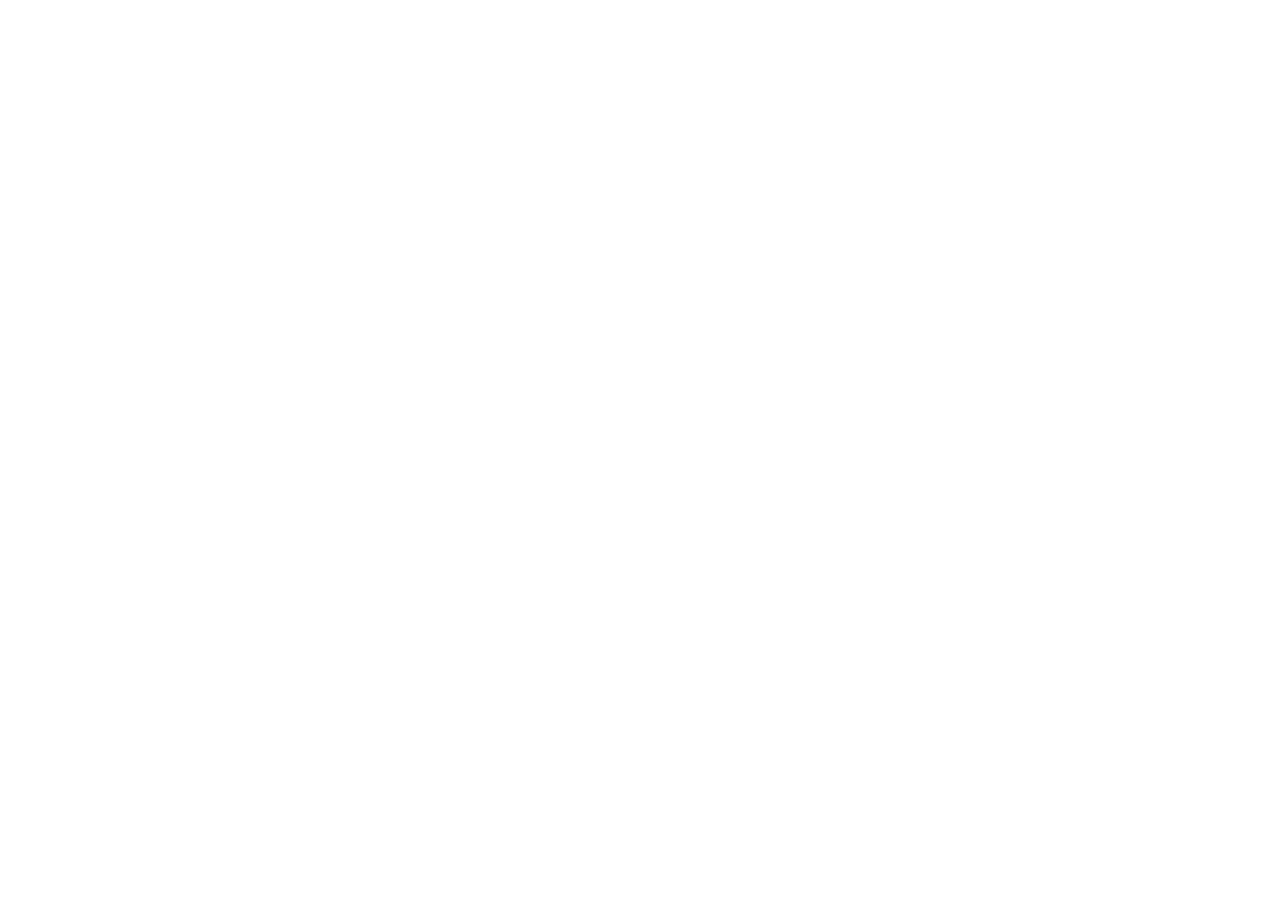
==== index.html @ 30c63cce "Create index.html" ====
<!DOCTYPE html>
<html lang="en">
<head>
    <meta charset="UTF-8">
    <meta http-equiv="X-UA-Compatible" content="IE=edge">
    <meta name="viewport" content="width=device-width, initial-scale=1.0">
    <title>Document</title>
</head>
<body>
    
</body>
</html>
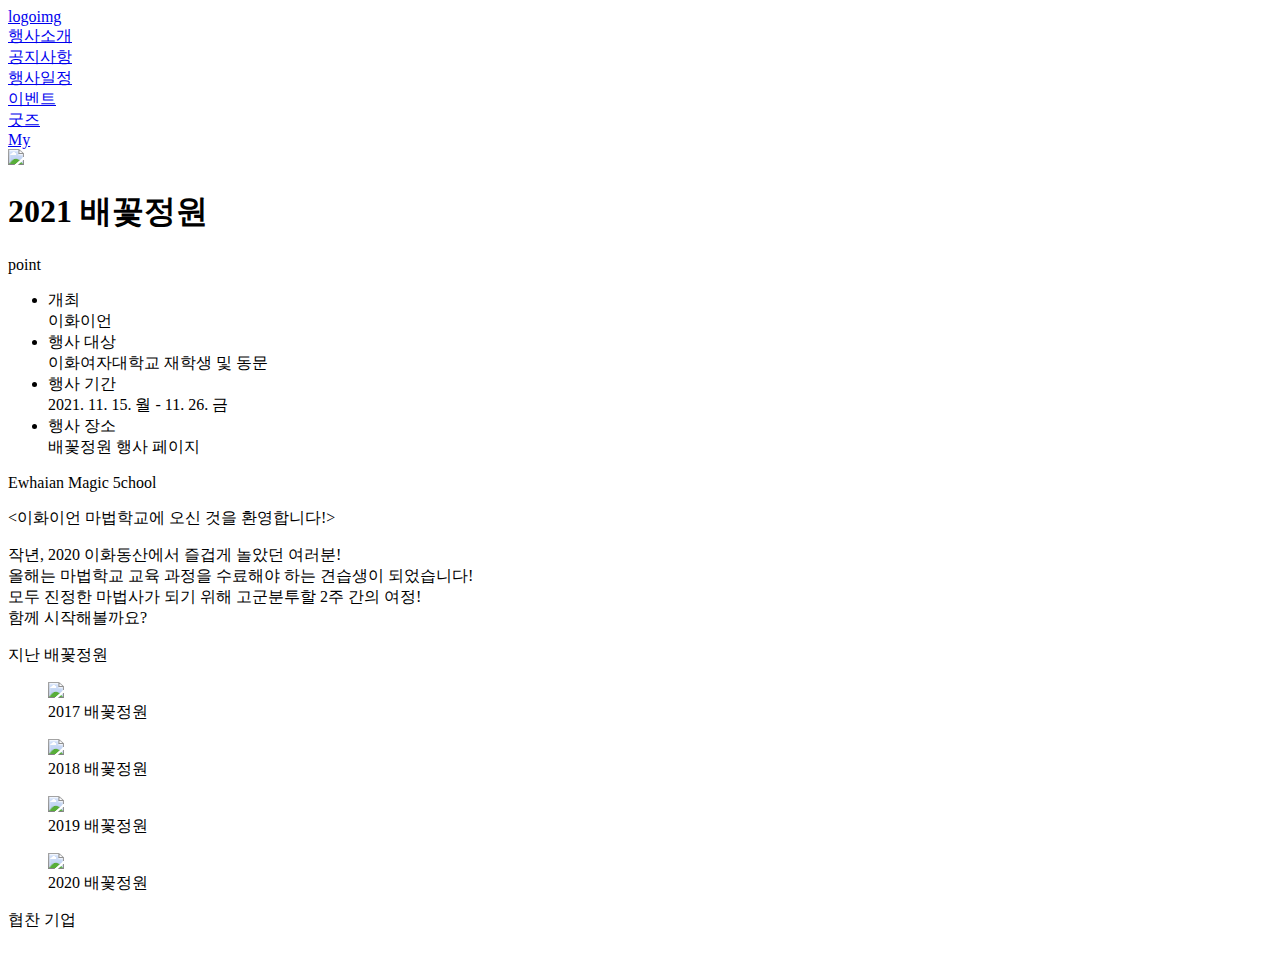
==== commit 74fe7de8: "Update index.html" ====
--- a/index.html
+++ b/index.html
@@ -7,6 +7,107 @@
     <title>Document</title>
 </head>
 <body>
+    <header>
+        <div>
+            <a href="/index.html">logoimg</a>
+        </div>
+        <nav>
+            <div>
+                <a href="/행사소개.html">행사소개</a>
+            </div>
+            <div>
+                <a href="/공지사항.html">공지사항</a>
+            </div>
+            <div>
+                <a href="/행사일정.html">행사일정</a>
+            </div>
+            <div>
+                <a href="/이벤트.html">이벤트</a>
+            </div>
+            <div>
+                <a href="/굿즈.html">굿즈</a>
+            </div>
+            <div>
+                <a href="/My.html">My</a>
+            </div>
+            
+        </nav>
+    </header>
+    <main>
+        <div class="top_container">
+            <img src="images/poster.png">
+            <div id="information">
+                <H1>2021 배꽃정원</H1>
+                <div>point</div>
+                <ul class ="invite">
+                    <li id="inviter">
+                        <div>개최</div>
+                        <div>이화이언</div>
+                    </li>
+                    <li id="who">
+                        <div>행사 대상</div>
+                        <div>이화여자대학교 재학생 및 동문</div>
+                    </li>
+                    <li id="date">
+                        <div>행사 기간</div>
+                        <div>2021. 11. 15. 월 - 11. 26. 금</div>
+                    </li>
+                    <li id="place">
+                        <div>행사 장소</div>
+                        <div>배꽃정원 행사 페이지</div>
+                    </li>
+                </ul>
+            </div>
+
+        </div>
+        <div class="middle_container">
+            <div id="subtitle">
+                Ewhaian Magic 5chool
+            </div>
+            <div id="discription">
+                <p>&lt;이화이언 마법학교에 오신 것을 환영합니다!&gt;</p>
+                <p>작년, 2020 이화동산에서 즐겁게 놀았던 여러분!<br>올해는 마법학교 교육 과정을 수료해야 하는 견습생이 되었습니다!<br>모두 진정한 마법사가 되기 위해 고군분투할 2주 간의 여정!<br>함께 시작해볼까요?</p>
+         
+            </div>
+        </div>
+        <div class="bottom_container">
+            <div id="last year event">지난 배꽃정원</div>
+            <li id="event_poster">
+                <ul id="2017">
+                    <img src="images/2017posters">
+                    <div>2017 배꽃정원</div>
+                </ul>
+                <ul id="2018">
+                    <img src="images/2018posters">
+                    <div>2018 배꽃정원</div>
+                </ul>
+                <ul id="2019">
+                    <img src="images/2019posters">
+                    <div>2019 배꽃정원</div>
+                </ul>
+                <ul id="2020">
+                    <img src="images/2020posters">
+                    <div>2020 배꽃정원</div>
+                </ul>
+            </li>
+        </div>
+    </main>
+    <footer>
+        <div id="soponsorship">협찬 기업</div>
+        <li id="enterprise">
+            <img src:"images/Torriden">
+            <img src:"images/choMaroo">
+            <img src:"images/LAVOIR">
+            <img src:"images/aruuien">
+            <img src:"images/Herbloom">
+            <img src:"images/우리간식">
+            <img src:"images/KETOjennie">
+            <img src:"images/Tiempo">
+            <img src:"images/WashWish">
+            <img src:"images/efilow">
+            <img src:"images/RENOVERA">
+        </li>
+    </footer>
     
 </body>
 </html>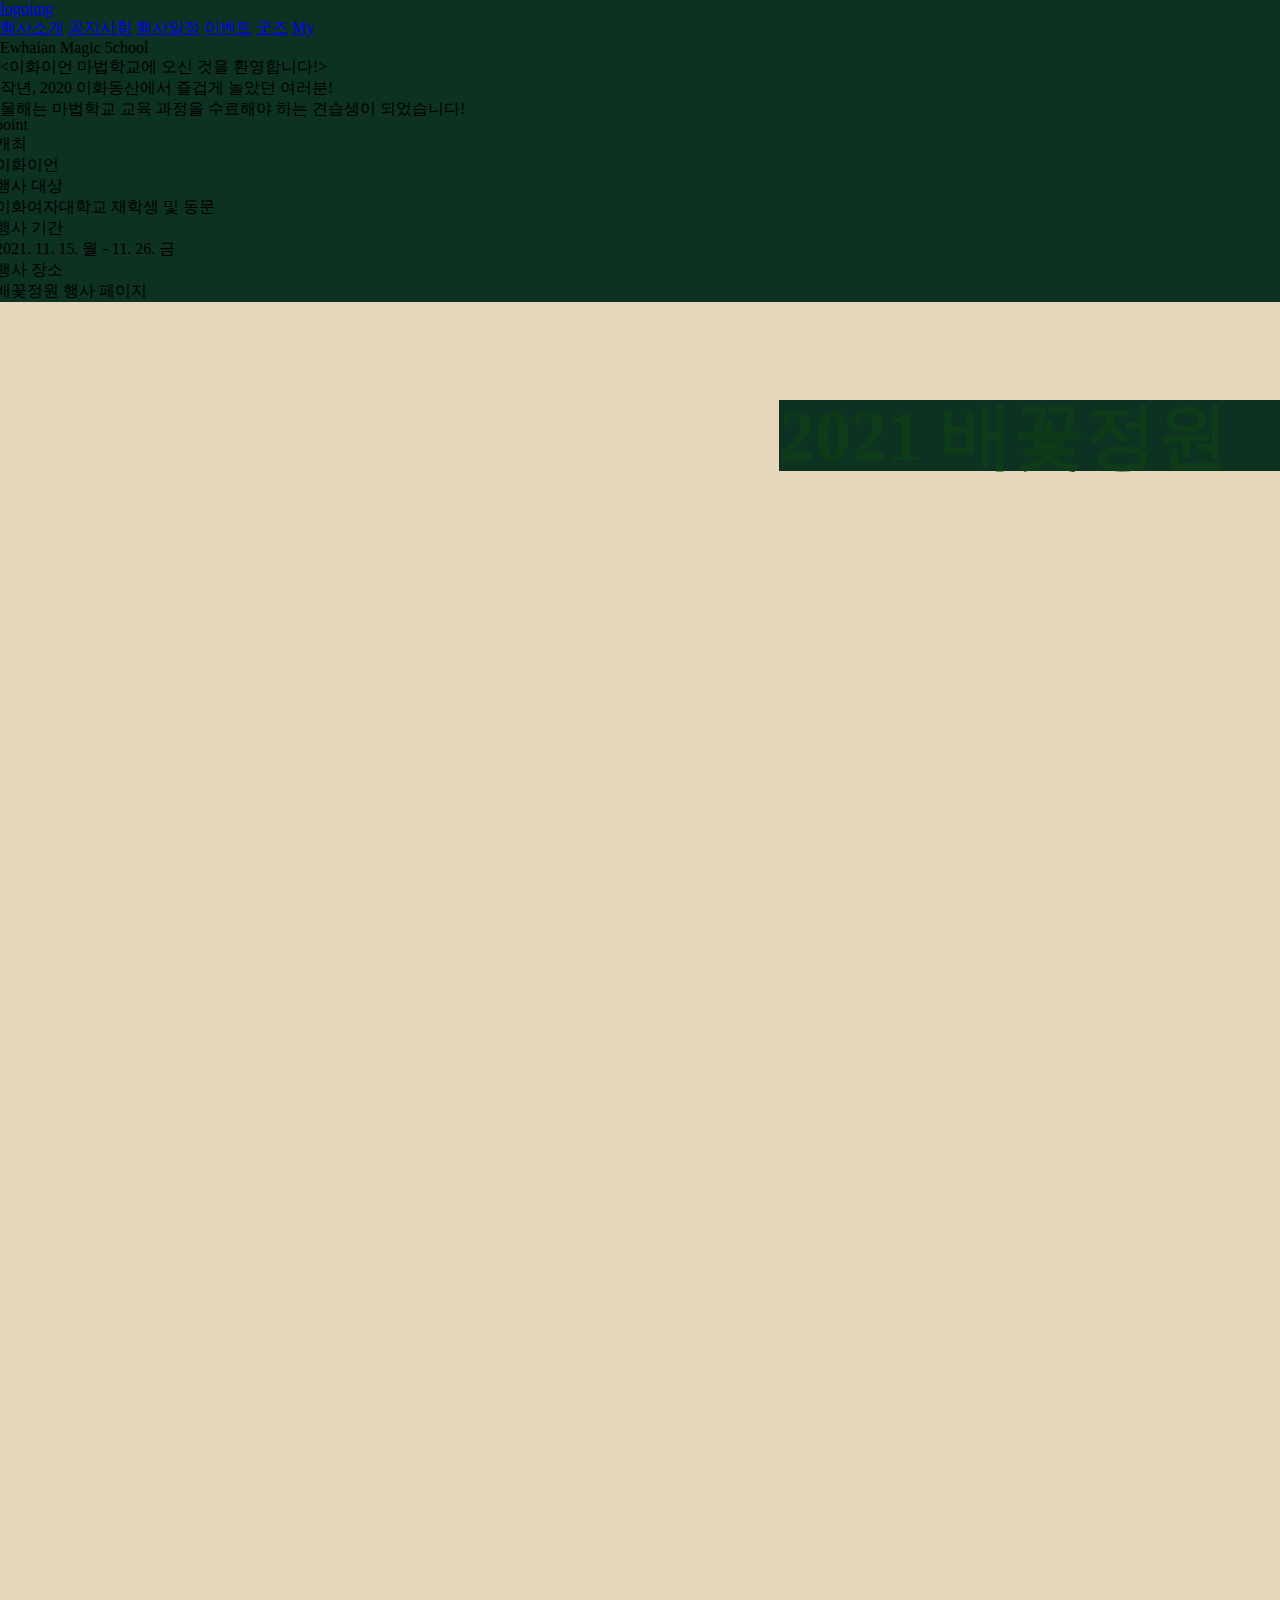
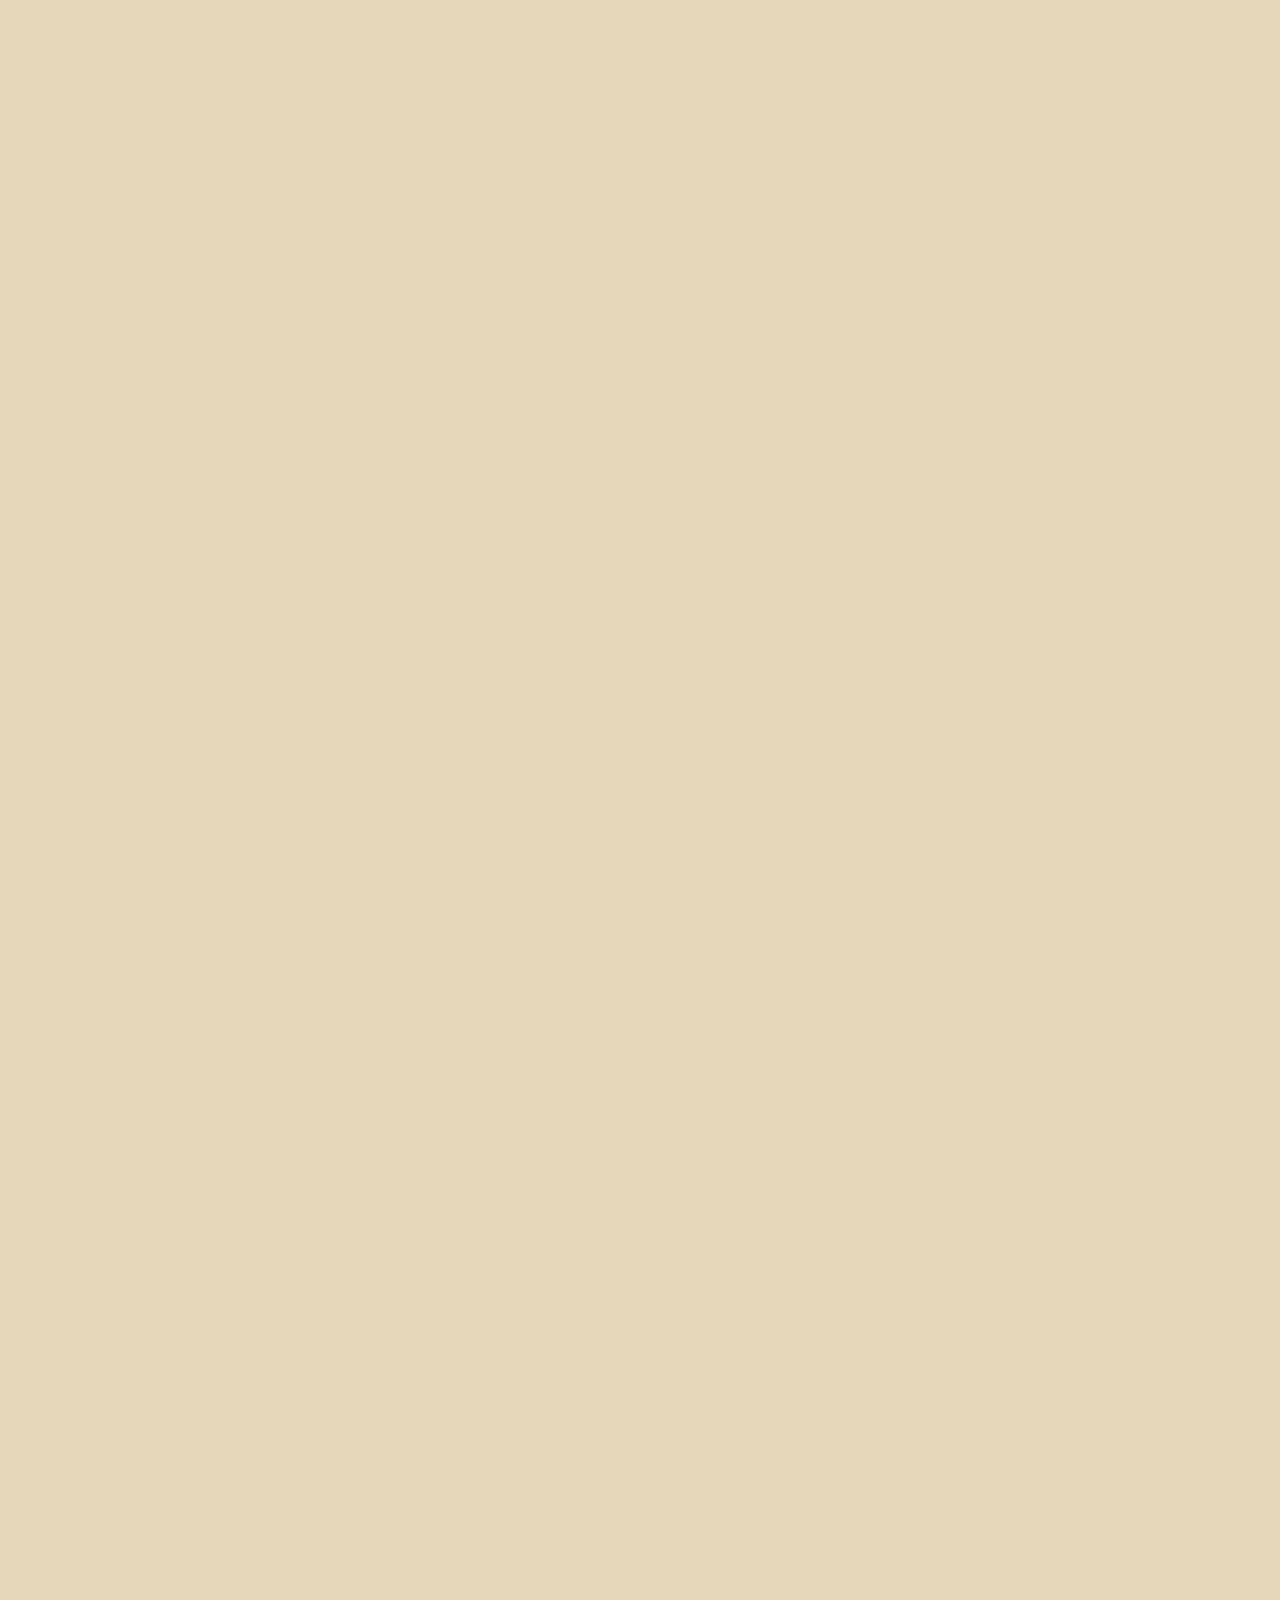
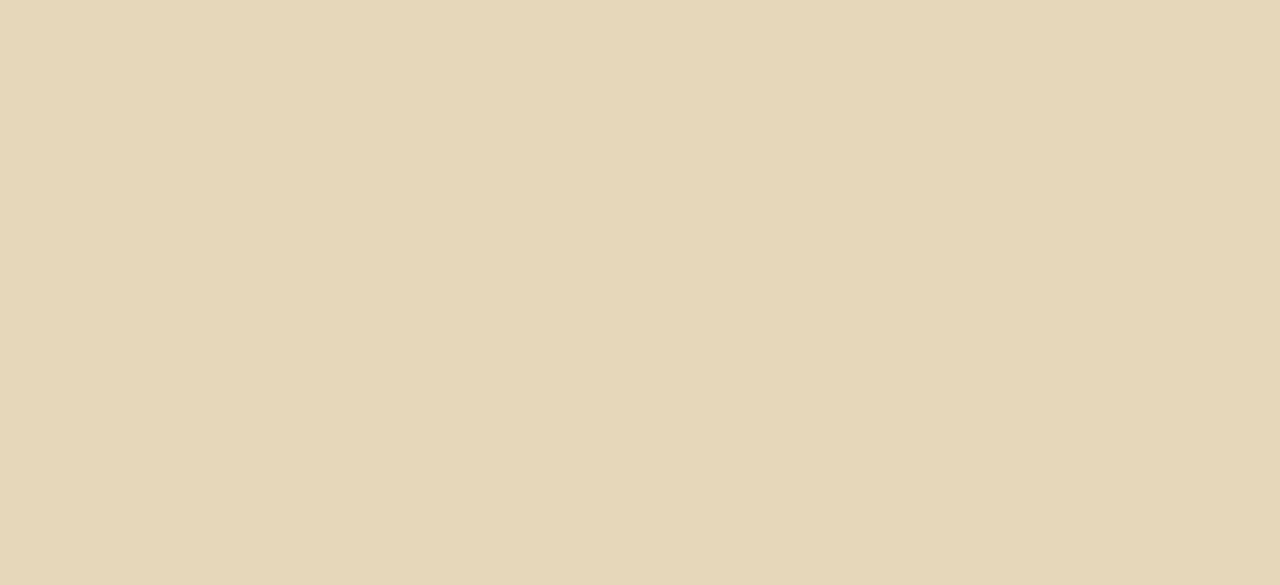
==== commit 9be17cff: "3" ====
--- a/index.html
+++ b/index.html
@@ -4,40 +4,27 @@
     <meta charset="UTF-8">
     <meta http-equiv="X-UA-Compatible" content="IE=edge">
     <meta name="viewport" content="width=device-width, initial-scale=1.0">
+        <link rel="stylesheet" href="index.css" />
     <title>Document</title>
 </head>
 <body>
     <header>
-        <div>
-            <a href="/index.html">logoimg</a>
+        <a href="/index.html">logoimg</a>
         </div>
         <nav>
-            <div>
-                <a href="/행사소개.html">행사소개</a>
-            </div>
-            <div>
-                <a href="/공지사항.html">공지사항</a>
-            </div>
-            <div>
-                <a href="/행사일정.html">행사일정</a>
-            </div>
-            <div>
-                <a href="/이벤트.html">이벤트</a>
-            </div>
-            <div>
-                <a href="/굿즈.html">굿즈</a>
-            </div>
-            <div>
-                <a href="/My.html">My</a>
-            </div>
-            
+            <a href="/행사소개.html">행사소개</a>
+            <a href="/공지사항.html">공지사항</a>
+            <a href="/행사일정.html">행사일정</a>
+            <a href="/이벤트.html">이벤트</a>
+            <a href="/굿즈.html">굿즈</a>
+            <a href="/My.html">My</a>
         </nav>
     </header>
     <main>
         <div class="top_container">
-            <img src="images/poster.png">
+            <img id=poster1 src="./Artboard 1@3x 1.png"">
             <div id="information">
-                <H1>2021 배꽃정원</H1>
+                <h1>2021 배꽃정원</h1>
                 <div>point</div>
                 <ul class ="invite">
                     <li id="inviter">
@@ -92,22 +79,20 @@
             </li>
         </div>
     </main>
-    <footer>
-        <div id="soponsorship">협찬 기업</div>
-        <li id="enterprise">
-            <img src:"images/Torriden">
-            <img src:"images/choMaroo">
-            <img src:"images/LAVOIR">
-            <img src:"images/aruuien">
-            <img src:"images/Herbloom">
-            <img src:"images/우리간식">
-            <img src:"images/KETOjennie">
-            <img src:"images/Tiempo">
-            <img src:"images/WashWish">
-            <img src:"images/efilow">
-            <img src:"images/RENOVERA">
-        </li>
-    </footer>
+    <div id="soponsorship">협찬 기업</div>
+    <li id="enterprise">
+        <img src="images/Torriden">
+        <img src:="images/choMaroo">
+        <img src="images/LAVOIR">
+        <img src="images/aruuien">
+        <img src="images/Herbloom">
+        <img src="images/우리간식">
+        <img src="images/KETOjennie">
+        <img src="images/Tiempo">
+        <img src="images/WashWish">
+        <img src="images/efilow">
+        <img src="images/RENOVERA">
+    </li>
     
 </body>
 </html>--- a/index.css
+++ b/index.css
@@ -0,0 +1,40 @@
+* {
+    margin: 0px; padding: 0px;
+    background-color: #0D3222;
+}
+
+#information{
+    position: absolute;
+    width: 1930px;
+    height: 3669px;
+    left: -5px;
+    top: 116px;
+    
+    background: #E6D7BA;
+}
+
+#poster1{
+    position: absolute;
+    width: 497px;
+    height: 726px;
+    left: 200px;
+    top: 284px;
+}
+
+h1{
+    position: absolute;
+        width: 748px;
+        height: 71px;
+        left: 784px;
+        top: 284px;
+    
+        font-family: 'Noh Optique';
+        font-style: normal;
+        font-weight: 700;
+        font-size: 72px;
+        line-height: 72px;
+        /* or 100% */
+    
+    
+        color: #0E3C18;
+}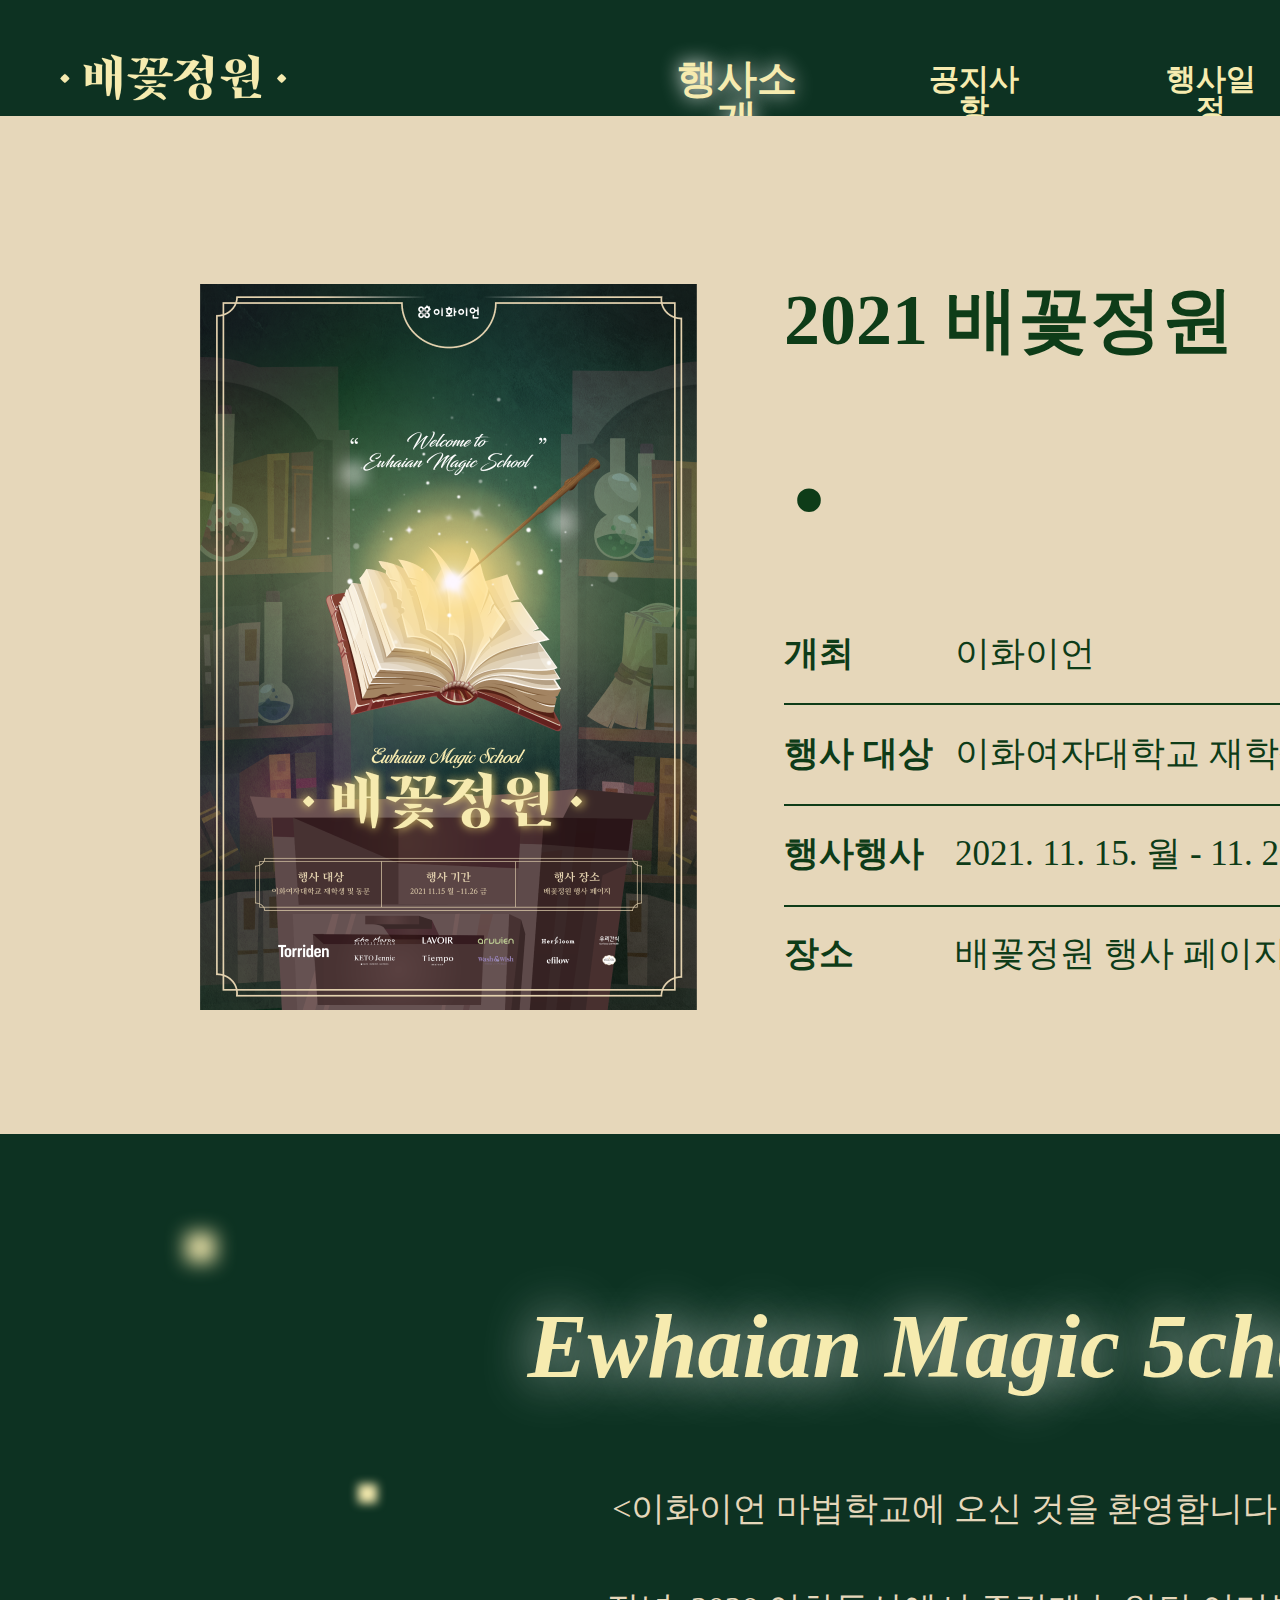
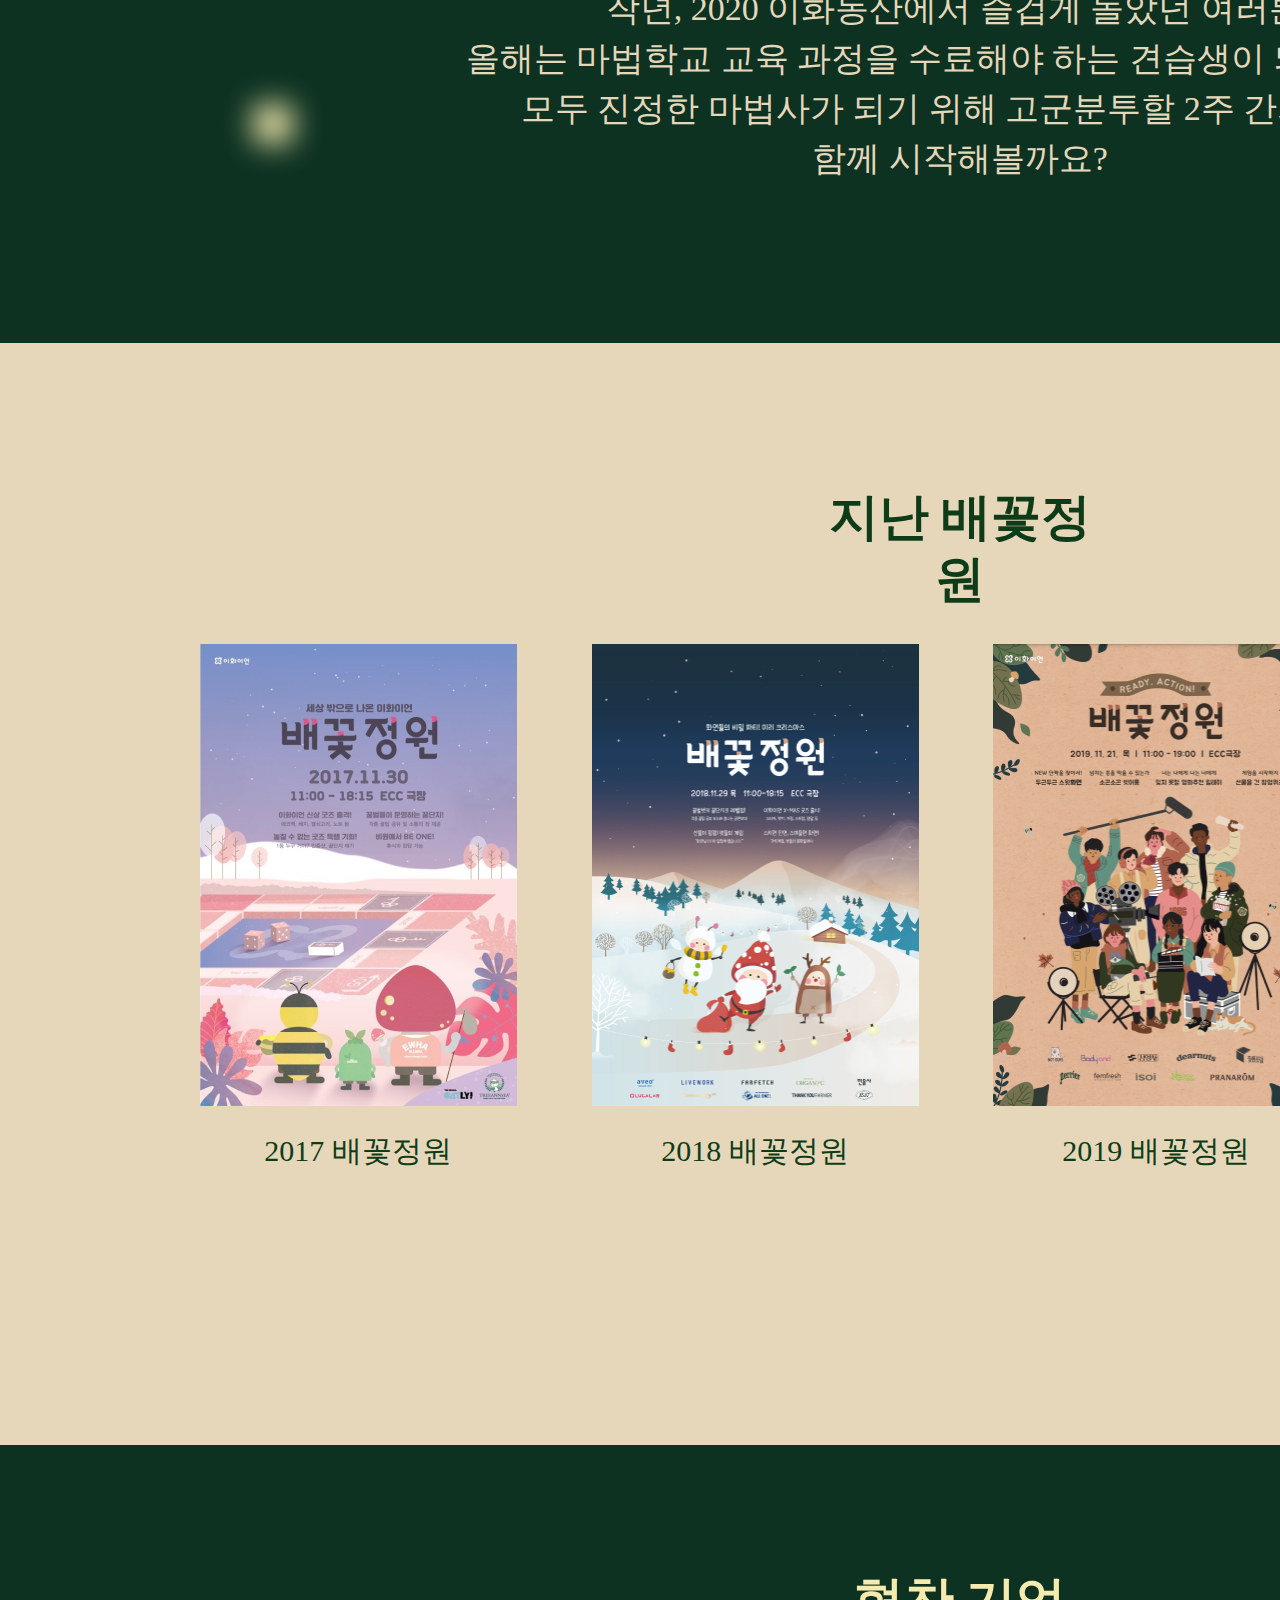
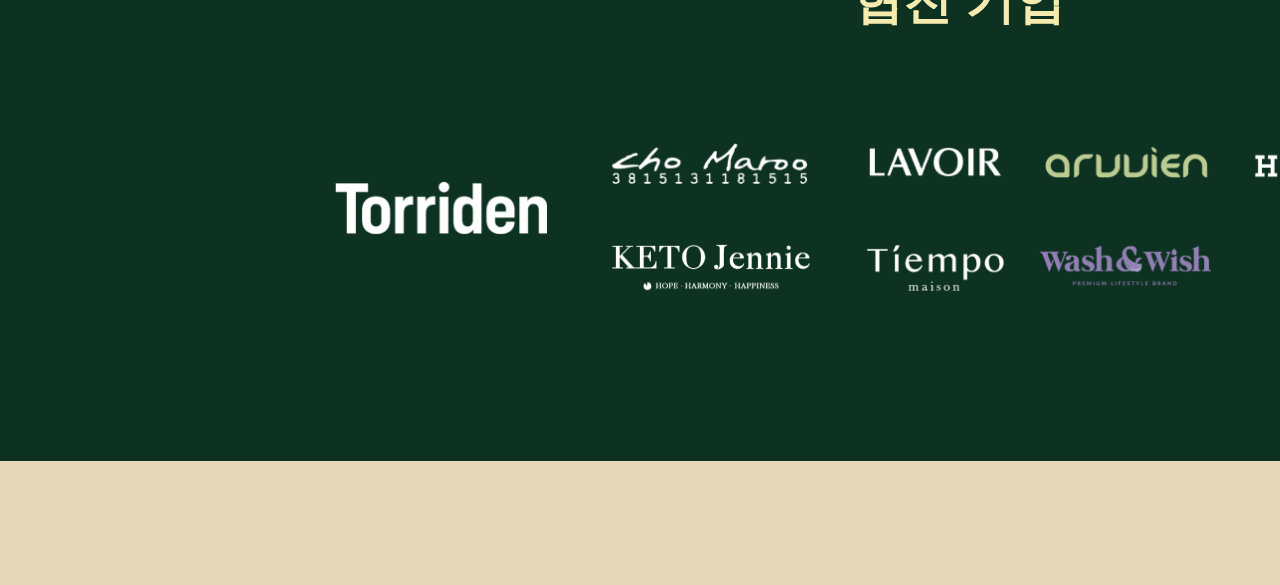
==== commit 2237e38c: "3_2" ====
--- a/index.html
+++ b/index.html
@@ -9,90 +9,86 @@
 </head>
 <body>
     <header>
-        <a href="/index.html">logoimg</a>
-        </div>
+    </header>
+        <img id="logo" src="./image 15.png">
         <nav>
-            <a href="/행사소개.html">행사소개</a>
-            <a href="/공지사항.html">공지사항</a>
-            <a href="/행사일정.html">행사일정</a>
-            <a href="/이벤트.html">이벤트</a>
-            <a href="/굿즈.html">굿즈</a>
-            <a href="/My.html">My</a>
+            <div id="navif">행사소개</div>
+            <div id="navli">공지사항</div>
+            <div id="navda">행사일정</div>
+            <div id="navev">이벤트</div>
+            <div id="navgo">굿즈</div>
+            <div id="navmy">My</div>
         </nav>
-    </header>
+
     <main>
         <div class="top_container">
+        </div>
+        <div id="information">
             <img id=poster1 src="./Artboard 1@3x 1.png"">
-            <div id="information">
-                <h1>2021 배꽃정원</h1>
-                <div>point</div>
-                <ul class ="invite">
-                    <li id="inviter">
-                        <div>개최</div>
-                        <div>이화이언</div>
-                    </li>
-                    <li id="who">
-                        <div>행사 대상</div>
-                        <div>이화여자대학교 재학생 및 동문</div>
-                    </li>
-                    <li id="date">
-                        <div>행사 기간</div>
-                        <div>2021. 11. 15. 월 - 11. 26. 금</div>
-                    </li>
-                    <li id="place">
-                        <div>행사 장소</div>
-                        <div>배꽃정원 행사 페이지</div>
-                    </li>
-                </ul>
-            </div>
+            <h1>2021 배꽃정원</h1>
+            <div id="point">.</div>
+            <ul class ="invite">
+                <div id="form">개최
+                    <br>행사 대상
+                    <br>행사행사 장소
+                </div>
+                <div id="ans">이화이언
+                    <br>이화여자대학교 재학생 및 동문
+                    <br>2021. 11. 15. 월 - 11. 26. 금
+                    <br>배꽃정원 행사 페이지</div>
+            </ul>
+            <hr id=line1 />
+            <hr id=line2 />
+            <hr id=line3 />
+        </div>
 
+
+        <section id="middle_container"> 
+        </section>
+        <div id="subtitle">
+            Ewhaian Magic 5chool
         </div>
-        <div class="middle_container">
-            <div id="subtitle">
-                Ewhaian Magic 5chool
-            </div>
-            <div id="discription">
-                <p>&lt;이화이언 마법학교에 오신 것을 환영합니다!&gt;</p>
-                <p>작년, 2020 이화동산에서 즐겁게 놀았던 여러분!<br>올해는 마법학교 교육 과정을 수료해야 하는 견습생이 되었습니다!<br>모두 진정한 마법사가 되기 위해 고군분투할 2주 간의 여정!<br>함께 시작해볼까요?</p>
-         
-            </div>
+        <div id="discription">
+            <p>&lt;이화이언 마법학교에 오신 것을 환영합니다!&gt;
+                <br><br>작년, 2020 이화동산에서 즐겁게 놀았던 여러분!<br>올해는 마법학교 교육 과정을 수료해야 하는 견습생이 되었습니다!<br>모두 진정한 마법사가 되기 위해 고군분투할 2주 간의
+                여정!<br>함께 시작해볼까요?
+            </p>
         </div>
+        <img id="ellipse1" src="./Ellipse 40.png">
+        <img id="ellipse2" src="./Ellipse 40.png">
+        <img id="ellipse3" src="./Ellipse 40.png">
+        <img id="ellipse4" src="./Ellipse 40.png">
+        <img id="ellipse5" src="./Ellipse 40.png">
+        <img id="ellipse6" src="./Ellipse 40.png">
         <div class="bottom_container">
-            <div id="last year event">지난 배꽃정원</div>
+            <div id="lastyearevent">지난 배꽃정원</div>
+            <div id="t2017">2017 배꽃정원</div>
+            <div id="t2018">2018 배꽃정원</div>
+            <div id="t2019">2019 배꽃정원</div>
+            <div id="t2020">2020 배꽃정원</div>
+
             <li id="event_poster">
-                <ul id="2017">
-                    <img src="images/2017posters">
-                    <div>2017 배꽃정원</div>
-                </ul>
-                <ul id="2018">
-                    <img src="images/2018posters">
-                    <div>2018 배꽃정원</div>
-                </ul>
-                <ul id="2019">
-                    <img src="images/2019posters">
-                    <div>2019 배꽃정원</div>
-                </ul>
-                <ul id="2020">
-                    <img src="images/2020posters">
-                    <div>2020 배꽃정원</div>
-                </ul>
+                <img id="p2017" src="./2017포스터.png">
+                <img id="p2018" src="./2018포스터.png">
+                <img id="p2019" src="./2019포스터.png">
+                <img id="p2020" src="./2020포스터.png">
             </li>
         </div>
+    <div id="bsection"></div>
+    <div id="sponsorship">협찬 기업</div>
+    <li id="enterprise">
+        <img id="tori" src="./Asset 56@3x 1.png">
+        <img id="cho" src="./Asset 57@3x 1.png">
+        <img id="lavo" src="./Asset 58@3x 1.png">
+        <img id="aruu" src="./Asset 66@3x 1.png">
+        <img id="herb" src="./Asset 59@3x 1.png">
+        <img id="snac" src="./Asset 60@3x 1.png">
+        <img id="keto" src="./Asset 61@3x 1.png">
+        <img id="tiem" src="./Asset 62@3x 1.png">
+        <img id="wash" src="./Asset 63@3x 1.png">
+        <img id="efil" src="./Asset 64@3x 1.png">
+        <img id="reno" src="./리노베라.png">
+    </li>
     </main>
-    <div id="soponsorship">협찬 기업</div>
-    <li id="enterprise">
-        <img src="images/Torriden">
-        <img src:="images/choMaroo">
-        <img src="images/LAVOIR">
-        <img src="images/aruuien">
-        <img src="images/Herbloom">
-        <img src="images/우리간식">
-        <img src="images/KETOjennie">
-        <img src="images/Tiempo">
-        <img src="images/WashWish">
-        <img src="images/efilow">
-        <img src="images/RENOVERA">
-    </li>
-    
 </body>
 </html>--- a/index.css
+++ b/index.css
@@ -1,9 +1,139 @@
 * {
     margin: 0px; padding: 0px;
-    background-color: #0D3222;
-}
-
-#information{
+}
+
+header{
+    position: absolute;
+        width: 1920px;
+        height: 156px;
+        left: 0px;
+        top: 0px;
+    
+        background: #0D3222;
+}
+#logo {
+    position: absolute;
+    width: 267px;
+    height: 76px;
+    left: 40px;
+    top: 40px;
+}
+#navif{
+    position: absolute;
+        width: 155px;
+        height: 40px;
+        left: 659px;
+        top: 59px;
+    
+        font-family: 'Arita-buri(OTF)';
+        font-style: normal;
+        font-weight: 700;
+        font-size: 40px;
+        line-height: 40px;
+        /* identical to box height, or 100% */
+    
+        text-align: center;
+    
+        color: #F6EBAF;
+    
+        text-shadow: 0px 0px 20px #FFFFFF;
+}
+#navli{
+    position: absolute;
+        width: 115px;
+        height: 30px;
+        left: 916px;
+        top: 64px;
+    
+        font-family: 'Arita-buri(OTF)';
+        font-style: normal;
+        font-weight: 600;
+        font-size: 30px;
+        line-height: 30px;
+        /* identical to box height, or 100% */
+    
+        text-align: center;
+    
+        color: #F6EBAF;
+}
+#navda{
+    position: absolute;
+        width: 113px;
+        height: 30px;
+        left: 1154px;
+        top: 64px;
+    
+        font-family: 'Arita-buri(OTF)';
+        font-style: normal;
+        font-weight: 600;
+        font-size: 30px;
+        line-height: 30px;
+        /* identical to box height, or 100% */
+    
+        text-align: center;
+    
+        color: #F6EBAF;
+}
+#navev{
+    position: absolute;
+        width: 85px;
+        height: 30px;
+        left: 1390px;
+        top: 64px;
+    
+        font-family: 'Arita-buri(OTF)';
+        font-style: normal;
+        font-weight: 600;
+        font-size: 30px;
+        line-height: 30px;
+        /* identical to box height, or 100% */
+    
+        text-align: center;
+        display: flex;
+    
+        color: #F6EBAF;
+}
+#navgo{
+    position: absolute;
+        width: 58px;
+        height: 30px;
+        left: 1597px;
+        top: 64px;
+    
+        font-family: 'Arita-buri(OTF)';
+        font-style: normal;
+        font-weight: 600;
+        font-size: 30px;
+        line-height: 30px;
+        /* identical to box height, or 100% */
+    
+        text-align: center;
+        display: flex;
+    
+        color: #F6EBAF;
+}
+
+#navmy{
+    position: absolute;
+        width: 45px;
+        height: 30px;
+        left: 1778px;
+        top: 64px;
+    
+        font-family: 'Arita-buri(OTF)';
+        font-style: normal;
+        font-weight: 600;
+        font-size: 30px;
+        line-height: 30px;
+        /* identical to box height, or 100% */
+    
+        text-align: center;
+        display: flex;
+    
+        color: #F6EBAF;
+}
+
+.top_container{
     position: absolute;
     width: 1930px;
     height: 3669px;
@@ -12,13 +142,94 @@
     
     background: #E6D7BA;
 }
+#point{
+    position: absolute;
+        width: 748px;
+        height: 130px;
+        left: 784px;
+        top: 392px;
+    
+        font-family: 'Noh Optique';
+        font-style: normal;
+        font-weight: 400;
+        font-size: 200px;
+        line-height: 100px;
+        /* or 50% */
+    
+    
+        color: #0E3C18;
+}
+#form{
+    position: absolute;
+        width: 171px;
+        height: 366px;
+        left: 784px;
+        top: 604px;
+    
+        font-family: 'Pretendard';
+        font-style: normal;
+        font-weight: 600;
+        font-size: 35px;
+        line-height: 100px;
+        /* or 286% */
+    
+        color: #0E3C18;
+}
+
+#ans{
+    position: absolute;
+        width: 765px;
+        height: 366px;
+        left: 955px;
+        top: 604px;
+    
+        font-family: 'Pretendard';
+        font-style: normal;
+        font-weight: 400;
+        font-size: 35px;
+        line-height: 100px;
+        /* or 286% */
+    
+    
+        color: #0E3C18;
+}
+
+#line1{
+    position: absolute;
+        width: 936px;
+        height: 0px;
+        left: 784px;
+        top: 703px;
+    
+        border: 0.5px solid #0E3C18;
+}
+
+#line2{
+    position: absolute;
+        width: 936px;
+        height: 0px;
+        left: 784px;
+        top: 804px;
+    
+        border: 0.5px solid #0E3C18;
+}
+
+#line3{
+    position: absolute;
+        width: 936px;
+        height: 0px;
+        left: 784px;
+        top: 905px;
+    
+        border: 0.5px solid #0E3C18;
+}
 
 #poster1{
     position: absolute;
-    width: 497px;
-    height: 726px;
-    left: 200px;
-    top: 284px;
+        width: 497px;
+        height: 726px;
+        left: 200px;
+        top: 284px;
 }
 
 h1{
@@ -37,4 +248,339 @@
     
     
         color: #0E3C18;
+}
+#middle_container {
+    position: absolute;
+    width: 1940px;
+    height: 809px;
+    left: -10px;
+    top: 1134px;
+
+    background: #0D3222;
+}
+
+#subtitle{
+    position: absolute;
+        width: 1220px;
+        height: 134px;
+        left: 350px;
+        top: 1290px;
+    
+        font-family: 'Snell Roundhand';
+        font-style: italic;
+        font-weight: 900;
+        font-size: 90px;
+        line-height: 113px;
+        text-align: center;
+    
+        color: #F6EBAF;
+    
+        text-shadow: 0px 0px 50px rgba(255, 255, 255, 0.8);
+}
+
+#discription{
+    position: absolute;
+        width: 1558px;
+        height: 298px;
+        left: 181px;
+        top: 1484px;
+    
+        font-family: 'Pretendard';
+        font-style: normal;
+        font-weight: 400;
+        font-size: 34px;
+        line-height: 50px;
+        /* or 147% */
+    
+        text-align: center;
+    
+        color: #E5D7BA;
+}
+
+#ellipse1{
+    position: absolute;
+        width: 29px;
+        height: 29px;
+        left: 186px;
+        top: 1233px;
+    
+        background: #F6EBAF;
+        filter: blur(10px);
+}
+
+#ellipse2{
+    position: absolute;
+        width: 19px;
+        height: 19px;
+        left: 358px;
+        top: 1484px;
+    
+        background: #F6EBAF;
+        filter: blur(5px);
+}
+
+#ellipse3 {
+    position: absolute;
+        width: 38px;
+        height: 38px;
+        left: 254px;
+        top: 1705px;
+    
+        background: #F6EBAF;
+        filter: blur(15px);
+}
+#ellipse4 {
+    position: absolute;
+        width: 29px;
+        height: 29px;
+        left: 1606px;
+        top: 1240px;
+    
+        background: #F6EBAF;
+        filter: blur(10px);
+}
+#ellipse5 {
+        /* Ellipse 36 */
+    
+    
+        position: absolute;
+        width: 19px;
+        height: 19px;
+        left: 1777px;
+        top: 1424px;
+    
+        background: #F6EBAF;
+        filter: blur(5px);
+}
+#ellipse6 {
+    position: absolute;
+        width: 29px;
+        height: 29px;
+        left: 1565px;
+        top: 1581px;
+    
+        background: #F6EBAF;
+        filter: blur(10px);
+}
+
+#lastyearevent{
+    position: absolute;
+        width: 306px;
+        height: 65px;
+        left: 807px;
+        top: 2086px;
+    
+        font-family: 'Noh Optique';
+        font-style: normal;
+        font-weight: 700;
+        font-size: 50px;
+        line-height: 62px;
+        text-align: center;
+    
+        color: #0E3C18;
+}
+
+#t2017{
+    position: absolute;
+        width: 240px;
+        height: 32px;
+        left: 238px;
+        top: 2733px;
+    
+        font-family: 'Pretendard';
+        font-style: normal;
+        font-weight: 400;
+        font-size: 30px;
+        line-height: 36px;
+        text-align: center;
+    
+        color: #0E3C18;
+}
+
+#t2018{
+    position: absolute;
+        width: 240px;
+        height: 32px;
+        left: 635px;
+        top: 2733px;
+    
+        font-family: 'Pretendard';
+        font-style: normal;
+        font-weight: 400;
+        font-size: 30px;
+        line-height: 36px;
+        text-align: center;
+    
+        color: #0E3C18;
+}
+
+#t2019{
+    position: absolute;
+        width: 240px;
+        height: 32px;
+        left: 1036px;
+        top: 2733px;
+    
+        font-family: 'Pretendard';
+        font-style: normal;
+        font-weight: 400;
+        font-size: 30px;
+        line-height: 36px;
+        text-align: center;
+    
+        color: #0E3C18;
+}
+
+#t2020{
+    position: absolute;
+        width: 240px;
+        height: 32px;
+        left: 1437px;
+        top: 2733px;
+    
+        font-family: 'Pretendard';
+        font-style: normal;
+        font-weight: 400;
+        font-size: 30px;
+        line-height: 36px;
+        text-align: center;
+    
+        color: #0E3C18;
+}
+
+#p2017{
+    position: absolute;
+        width: 317px;
+        height: 462px;
+        left: 200px;
+        top: 2244px;
+}
+
+#p2018{
+    position: absolute;
+        width: 327px;
+        height: 462px;
+        left: 592px;
+        top: 2244px;
+}
+
+#p2019{
+    position: absolute;
+        width: 326px;
+        height: 462px;
+        left: 993px;
+        top: 2244px;
+}
+
+#p2020{
+    position: absolute;
+        width: 327px;
+        height: 462px;
+        left: 1394px;
+        top: 2244px;
+}
+
+#bsection{
+    position: absolute;
+        width: 1920px;
+        height: 616px;
+        left: 0px;
+        top: 3045px;
+    
+        background: #0D3222;
+}
+
+#sponsorship{
+    position: absolute;
+        width: 242px;
+        height: 65px;
+        left: 839px;
+        top: 3169px;
+    
+        font-family: 'Noh Optique';
+        font-style: normal;
+        font-weight: 700;
+        font-size: 50px;
+        line-height: 62px;
+        text-align: center;
+    
+        color: #F6EBAF;
+}
+
+#tori{
+    position: absolute;
+        width: 212.23px;
+        height: 53.63px;
+        left: 334.72px;
+        top: 3381.42px;
+}
+#cho{
+    position: absolute;
+        width: 197.4px;
+        height: 41.08px;
+        left: 610.85px;
+        top: 3342.63px;
+}
+#lavo{
+    position: absolute;
+        width: 147.19px;
+        height: 47.92px;
+        left: 860.73px;
+        top: 3339.21px;
+}
+#aruu{
+    position: absolute;
+        width: 180.28px;
+        height: 47.92px;
+        left: 1034.17px;
+        top: 3339.21px;
+}
+#herb{
+    position: absolute;
+        width: 179.14px;
+        height: 44.5px;
+        left: 1248.68px;
+        top: 3342.63px;
+}
+#snac{
+    position: absolute;
+        width: 124.37px;
+        height: 57.05px;
+        left: 1460.91px;
+        top: 3333.5px;
+}
+#keto{
+    position: absolute;
+        width: 207.67px;
+        height: 54.77px;
+        left: 606.28px;
+        top: 3439.62px;
+}
+#tiem{
+    position: absolute;
+        width: 147.19px;
+        height: 51.35px;
+        left: 860.73px;
+        top: 3439.62px;
+}
+#wash{
+    position: absolute;
+        width: 184.85px;
+        height: 49.06px;
+        left: 1031.89px;
+        top: 3439.62px;
+}
+#efil{
+    position: absolute;
+        width: 118.67px;
+        height: 41.08px;
+        left: 1278.35px;
+        top: 3439.62px;
+}
+#reno{
+    position: absolute;
+        width: 156px;
+        height: 68px;
+        left: 1445px;
+        top: 3414.5px;
 }